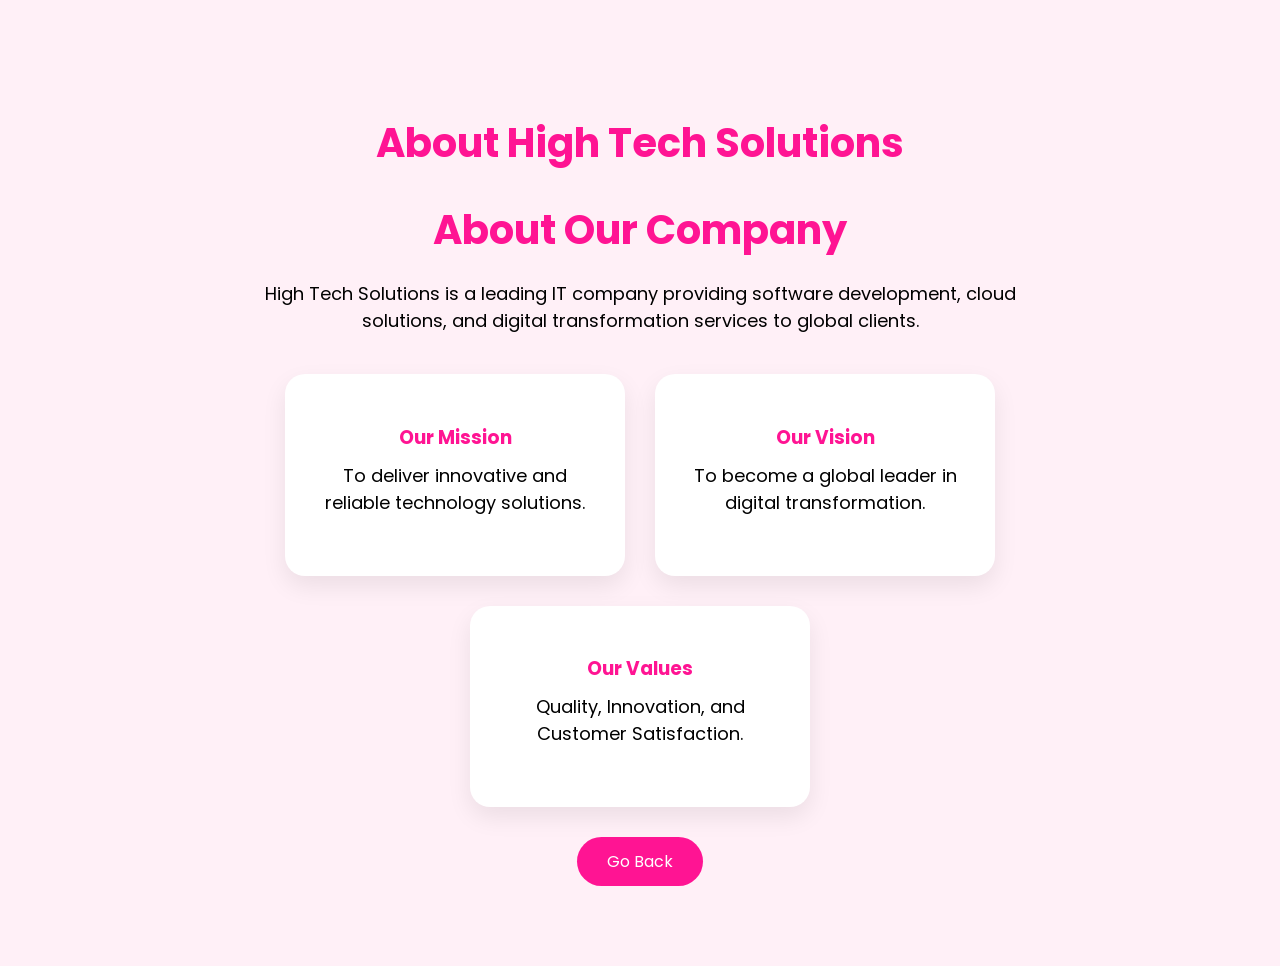
==== about.html @ 9a2e83ad "Add files via upload" ====
<!DOCTYPE html>
<html>
<head>
<title>About - High Tech Solutions</title>
<link href="https://fonts.googleapis.com/css2?family=Poppins:wght@400;600;700;800&display=swap" rel="stylesheet">

<style>
body{
margin:0;
font-family:'Poppins',sans-serif;
background:#fff0f7;
}

.header{
background:white;
padding:20px 50px;
display:flex;
justify-content:space-between;
align-items:center;
}

.logo{
font-size:24px;
font-weight:800;
color:#ff1493;
}

.section{
padding:80px 8%;
text-align:center;
}

.section h1{
font-size:40px;
color:#ff1493;
margin-bottom:20px;
}

.section p{
font-size:18px;
max-width:800px;
margin:auto;
margin-bottom:30px;
}

.box-container{
display:flex;
gap:30px;
justify-content:center;
flex-wrap:wrap;
margin-top:40px;
}

.box{
background:white;
padding:30px;
width:280px;
border-radius:20px;
box-shadow:0 10px 25px rgba(0,0,0,0.08);
}

.box h3{
color:#ff1493;
margin-bottom:10px;
}

.btn{
text-decoration:none;
background:#ff1493;
color:white;
padding:12px 30px;
border-radius:30px;
display:inline-block;
margin-top:30px;
}
</style>
</head>

<body>
<div class="section">
    <section class="about-hero">
    <h1>About High Tech Solutions</h1>
</section>
<h1>About Our Company</h1>

<p>
High Tech Solutions is a leading IT company providing software development,
cloud solutions, and digital transformation services to global clients.
</p>

<div class="box-container">

<div class="box">
<h3>Our Mission</h3>
<p>To deliver innovative and reliable technology solutions.</p>
</div>

<div class="box">
<h3>Our Vision</h3>
<p>To become a global leader in digital transformation.</p>
</div>

<div class="box">
<h3>Our Values</h3>
<p>Quality, Innovation, and Customer Satisfaction.</p>
</div>

</div>

<a href="index.html" class="btn">Go Back</a>

</div>

</body>
</html>
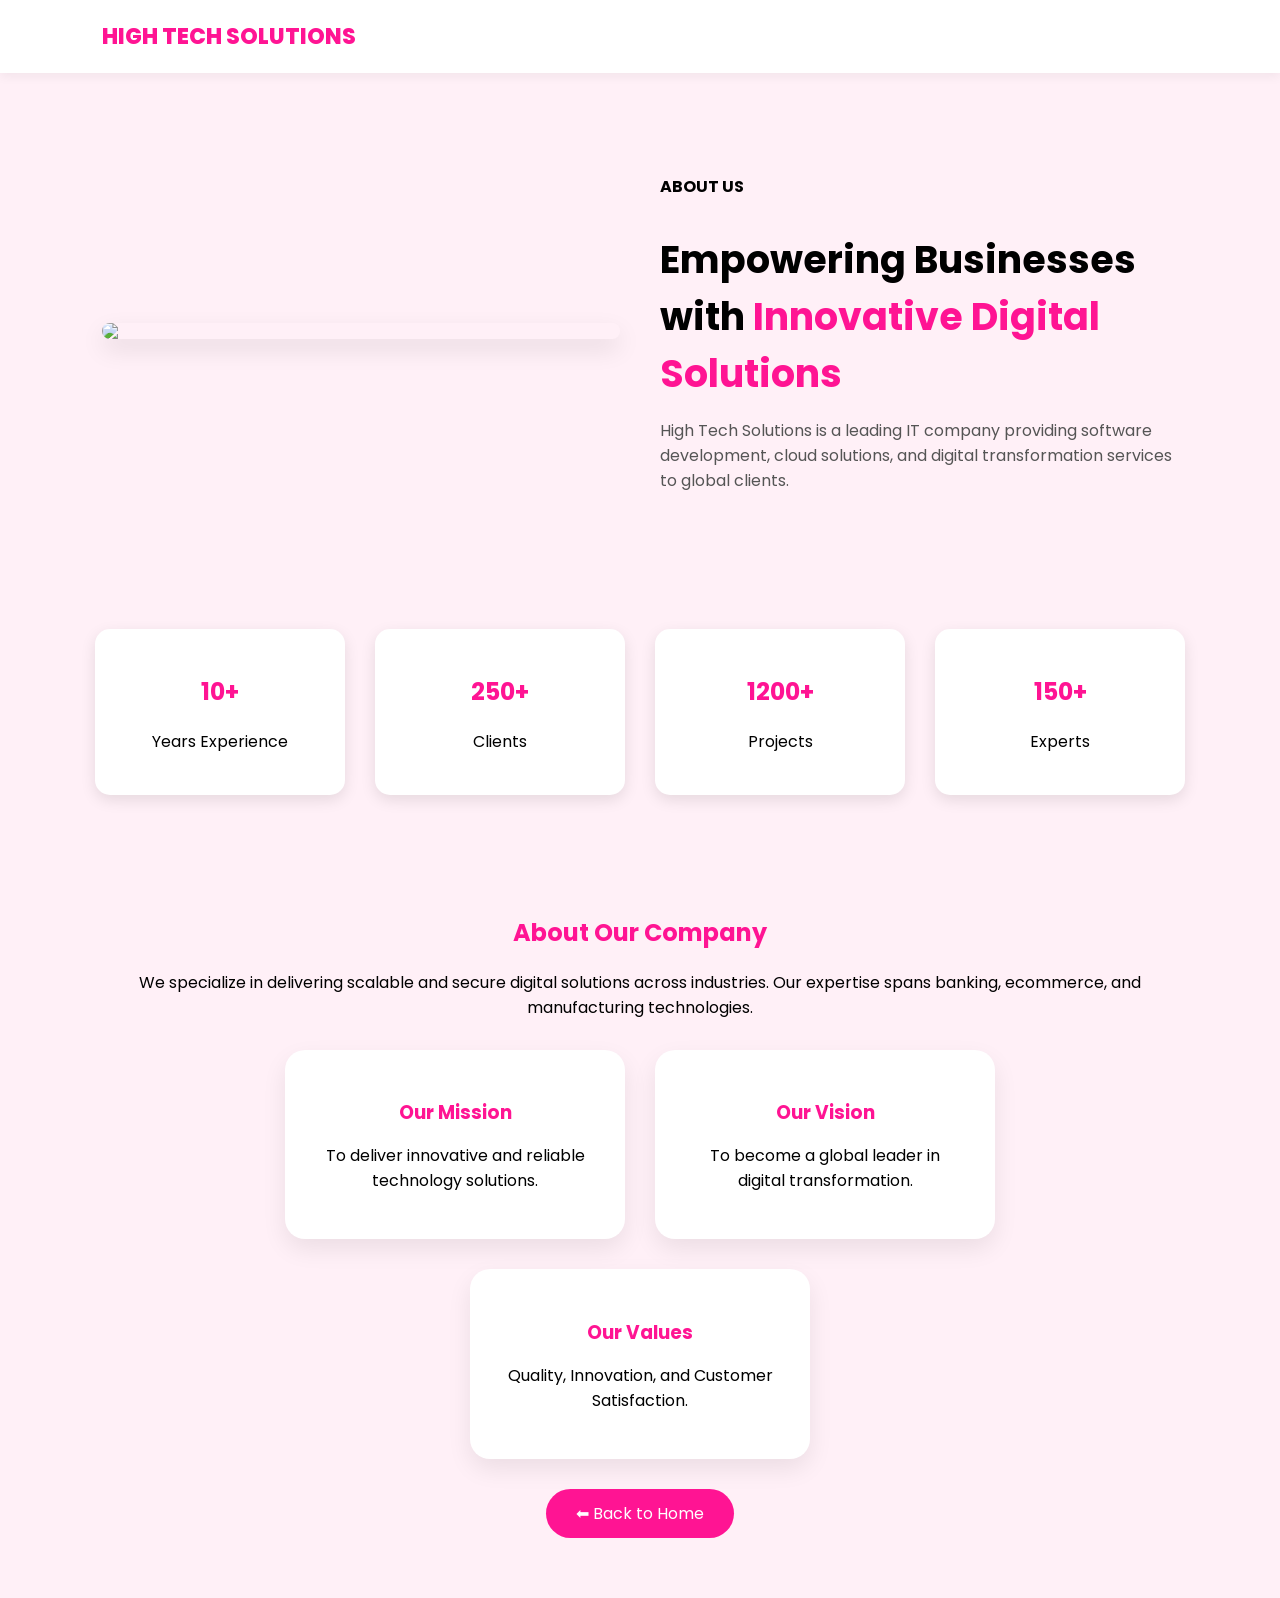
==== commit e5fcea94: "Add files via upload" ====
--- a/about.html
+++ b/about.html
@@ -2,6 +2,7 @@
 <html>
 <head>
 <title>About - High Tech Solutions</title>
+
 <link href="https://fonts.googleapis.com/css2?family=Poppins:wght@400;600;700;800&display=swap" rel="stylesheet">
 
 <style>
@@ -11,44 +12,95 @@
 background:#fff0f7;
 }
 
+/* HEADER */
 .header{
 background:white;
-padding:20px 50px;
+padding:20px 8%;
 display:flex;
 justify-content:space-between;
 align-items:center;
+box-shadow:0 4px 10px rgba(0,0,0,0.05);
 }
 
 .logo{
-font-size:24px;
+font-size:22px;
 font-weight:800;
 color:#ff1493;
 }
 
+/* HERO */
+.about-hero{
+display:flex;
+align-items:center;
+justify-content:space-between;
+padding:80px 8%;
+gap:40px;
+}
+
+.about-hero img{
+width:50%;
+border-radius:20px;
+box-shadow:0 10px 25px rgba(0,0,0,0.1);
+}
+
+.hero-text{
+width:50%;
+}
+
+.hero-text h1{
+font-size:38px;
+margin-bottom:15px;
+}
+
+.hero-text span{
+color:#ff1493;
+}
+
+.hero-text p{
+font-size:16px;
+color:#555;
+}
+
+/* STATS */
+.stats{
+display:flex;
+justify-content:center;
+gap:30px;
+margin:40px 0;
+flex-wrap:wrap;
+}
+
+.stat-box{
+background:white;
+padding:25px;
+border-radius:15px;
+width:200px;
+text-align:center;
+box-shadow:0 5px 15px rgba(0,0,0,0.1);
+}
+
+.stat-box h2{
+color:#ff1493;
+}
+
+/* SECTION */
 .section{
-padding:80px 8%;
+padding:60px 8%;
 text-align:center;
 }
 
-.section h1{
-font-size:40px;
+.section h2{
 color:#ff1493;
 margin-bottom:20px;
 }
 
-.section p{
-font-size:18px;
-max-width:800px;
-margin:auto;
-margin-bottom:30px;
-}
-
+/* CARDS */
 .box-container{
 display:flex;
 gap:30px;
 justify-content:center;
 flex-wrap:wrap;
-margin-top:40px;
+margin-top:30px;
 }
 
 .box{
@@ -57,6 +109,12 @@
 width:280px;
 border-radius:20px;
 box-shadow:0 10px 25px rgba(0,0,0,0.08);
+transition:0.3s;
+}
+
+.box:hover{
+transform:translateY(-10px);
+box-shadow:0 15px 30px rgba(255,20,147,0.2);
 }
 
 .box h3{
@@ -64,6 +122,7 @@
 margin-bottom:10px;
 }
 
+/* BUTTON */
 .btn{
 text-decoration:none;
 background:#ff1493;
@@ -73,20 +132,65 @@
 display:inline-block;
 margin-top:30px;
 }
+
+.btn:hover{
+background:#d8127f;
+}
 </style>
 </head>
 
 <body>
-<div class="section">
-    <section class="about-hero">
-    <h1>About High Tech Solutions</h1>
-</section>
-<h1>About Our Company</h1>
+
+<!-- HEADER -->
+<div class="header">
+  <div class="logo">HIGH TECH SOLUTIONS</div>
+</div>
+
+<!-- HERO -->
+<section class="about-hero">
+
+<img src="https://images.unsplash.com/photo-1492724441997-5dc865305da7">
+
+<div class="hero-text">
+<h4>ABOUT US</h4>
+<h1>Empowering Businesses with <span>Innovative Digital Solutions</span></h1>
 
 <p>
 High Tech Solutions is a leading IT company providing software development,
 cloud solutions, and digital transformation services to global clients.
 </p>
+</div>
+
+</section>
+
+<!-- STATS -->
+<div class="stats">
+  <div class="stat-box">
+    <h2>10+</h2>
+    <p>Years Experience</p>
+  </div>
+  <div class="stat-box">
+    <h2>250+</h2>
+    <p>Clients</p>
+  </div>
+  <div class="stat-box">
+    <h2>1200+</h2>
+    <p>Projects</p>
+  </div>
+  <div class="stat-box">
+    <h2>150+</h2>
+    <p>Experts</p>
+  </div>
+</div>
+
+<!-- DETAILS -->
+<div class="section">
+<h2>About Our Company</h2>
+
+<p>
+We specialize in delivering scalable and secure digital solutions across industries.
+Our expertise spans banking, ecommerce, and manufacturing technologies.
+</p>
 
 <div class="box-container">
 
@@ -107,7 +211,7 @@
 
 </div>
 
-<a href="index.html" class="btn">Go Back</a>
+<a href="index.html" class="btn">⬅ Back to Home</a>
 
 </div>
 
